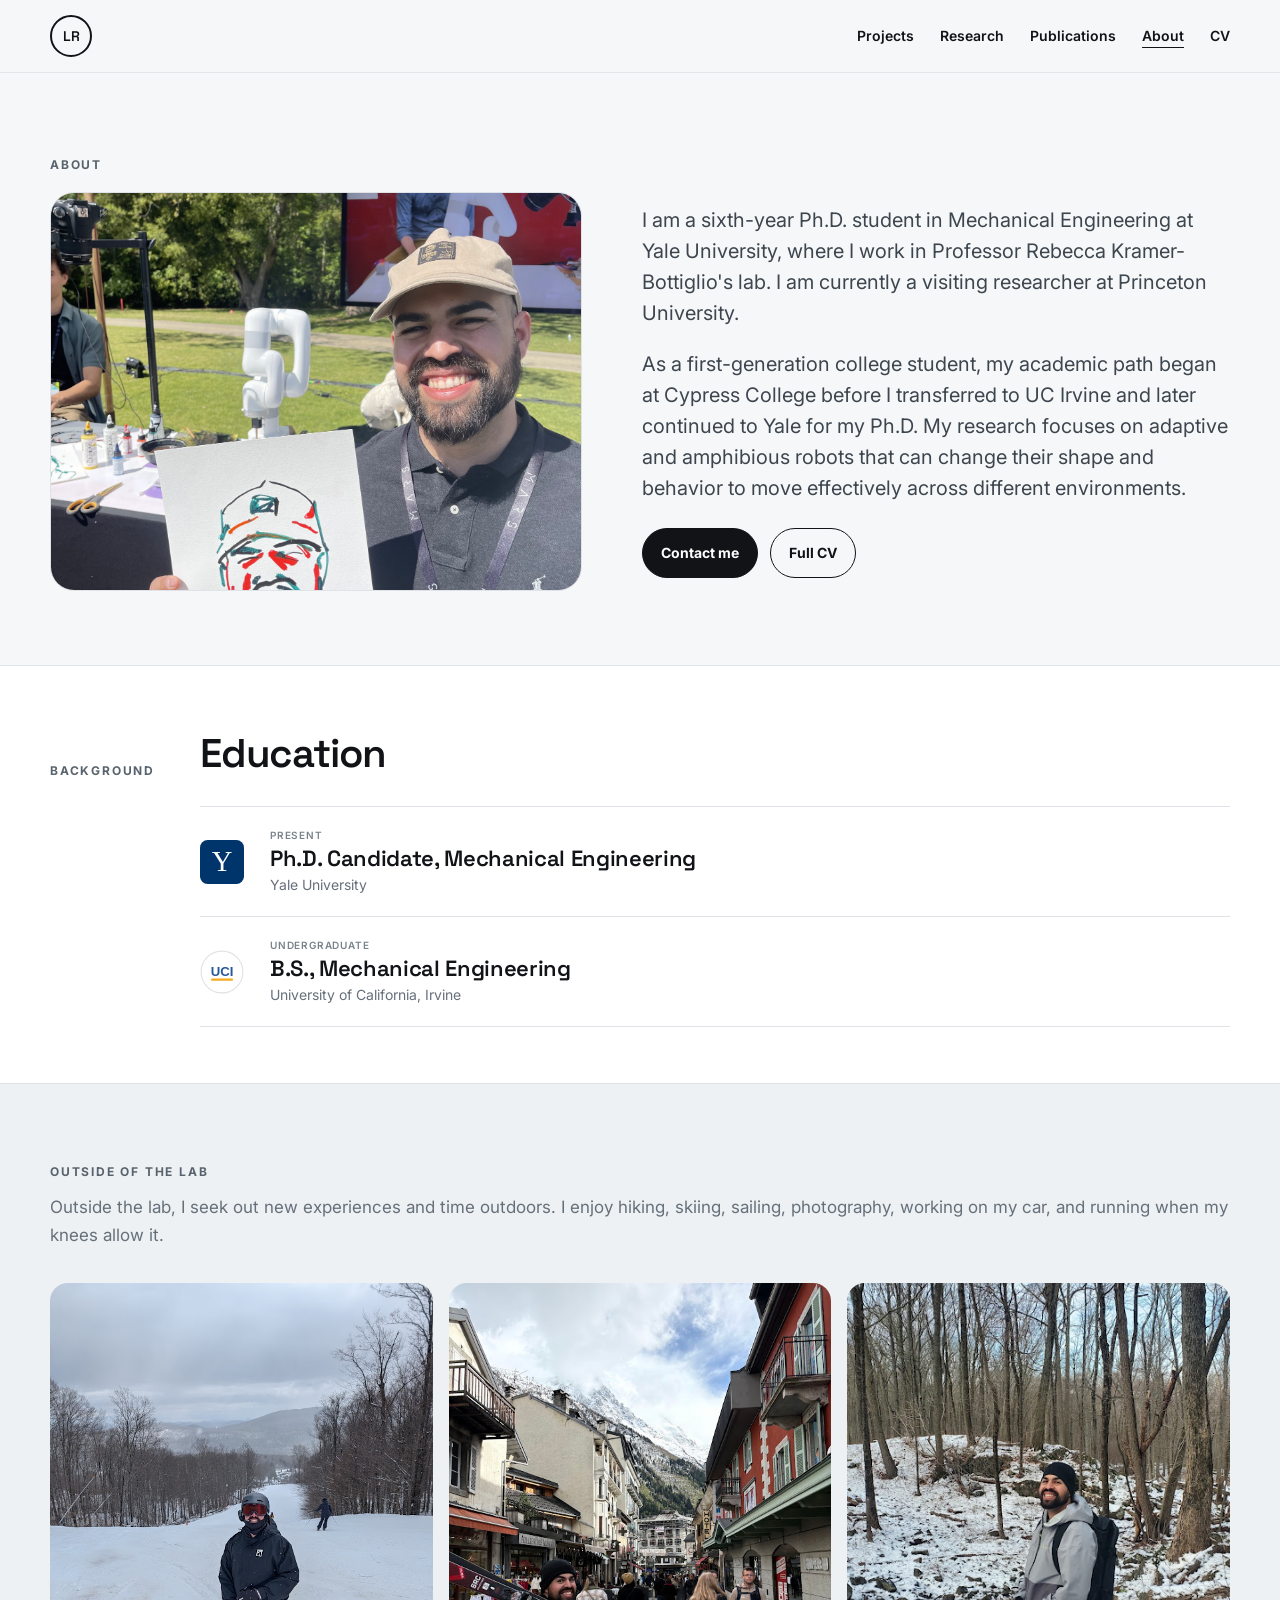
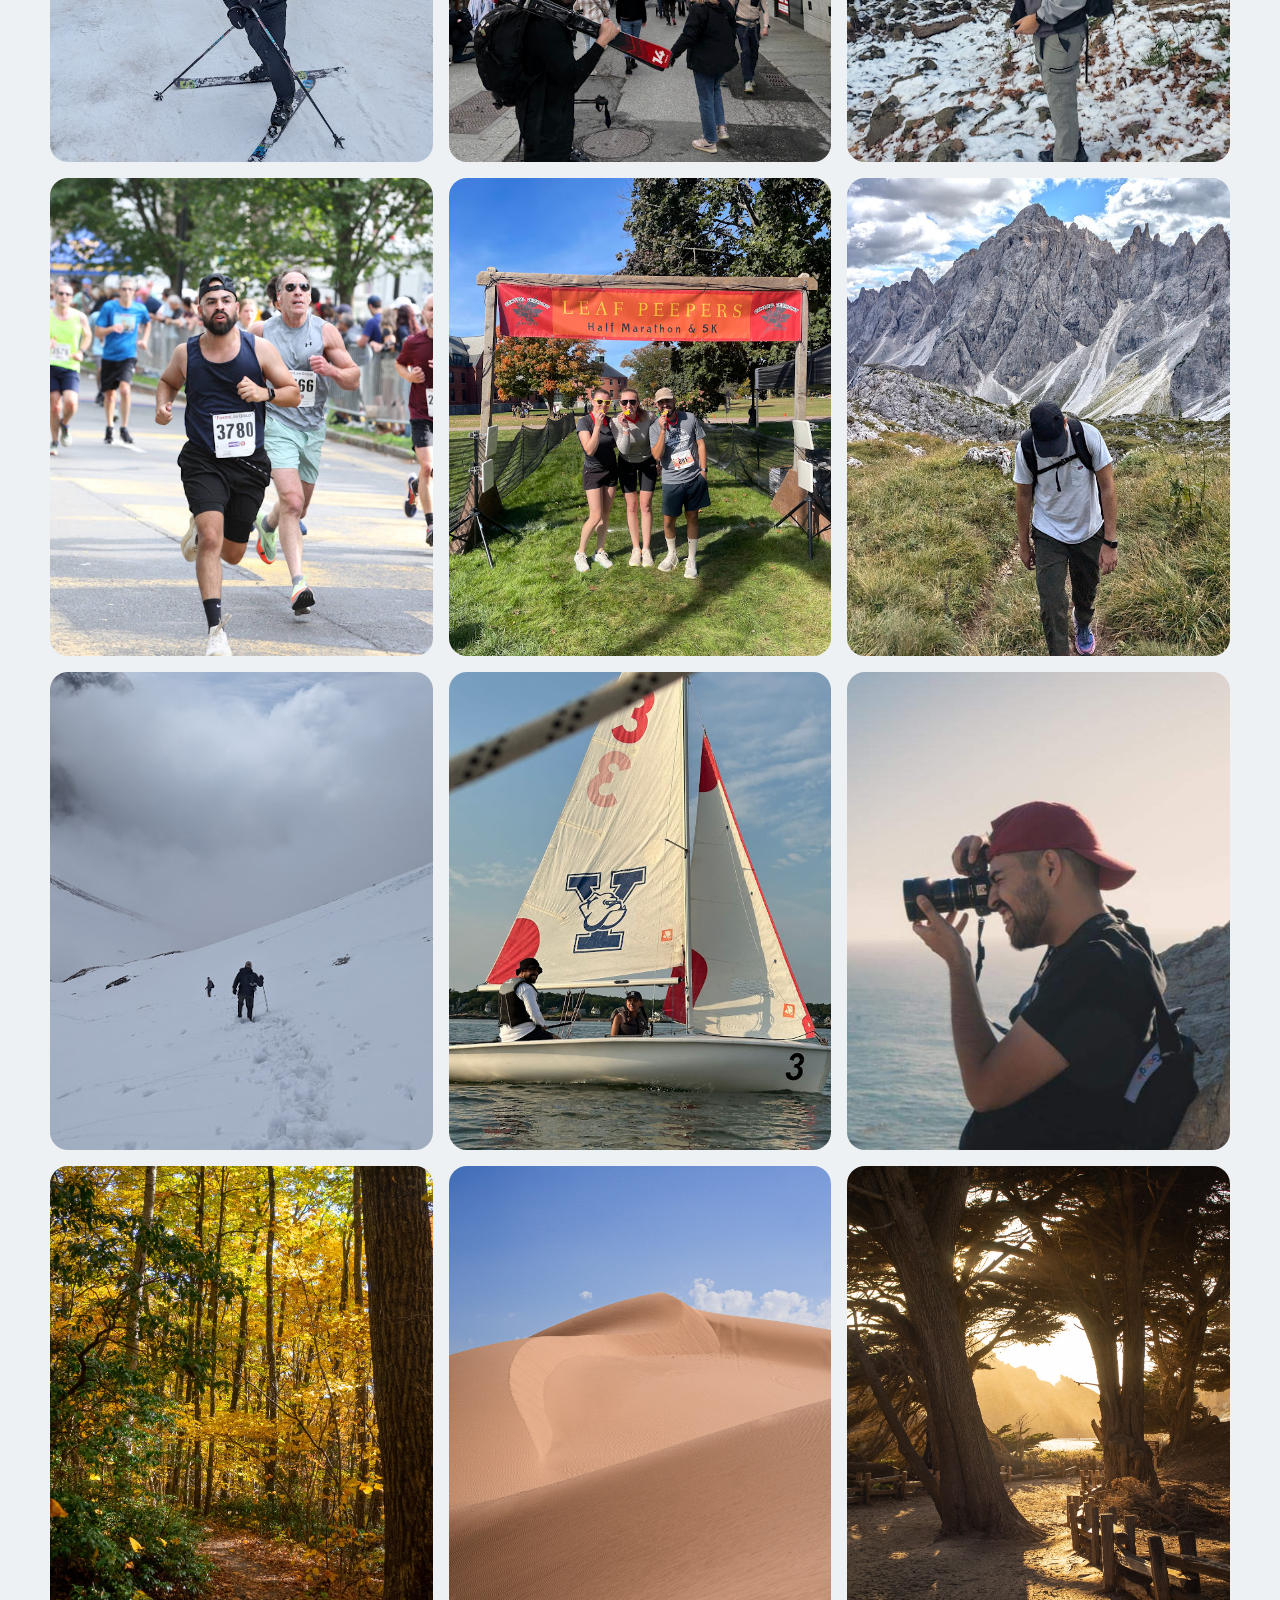
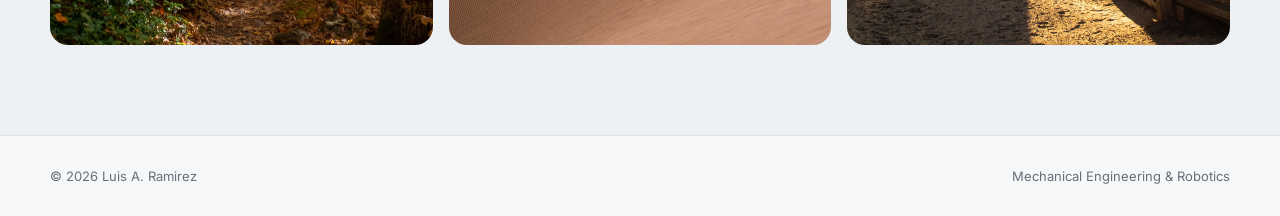
==== about.html @ 4b203f01 "Add standalone about and hobbies page" ====
<!DOCTYPE html>
<html lang="en">
<head>
  <meta charset="UTF-8" />
  <meta name="viewport" content="width=device-width, initial-scale=1.0" />
  <meta name="description" content="Learn more about Luis A. Ramirez, a mechanical engineer and roboticist, and his interests beyond the lab." />
  <title>About | Luis A. Ramirez</title>
  <link rel="preconnect" href="https://fonts.googleapis.com">
  <link rel="preconnect" href="https://fonts.gstatic.com" crossorigin>
  <link href="https://fonts.googleapis.com/css2?family=Inter:wght@400;500;600;700&family=Space+Grotesk:wght@500;600;700&display=swap" rel="stylesheet">
  <link rel="stylesheet" href="styles.css" />
  <link rel="stylesheet" href="nav.css" />
  <link rel="stylesheet" href="about.css" />
</head>
<body>
  <header class="nav-wrap">
    <nav class="nav container" aria-label="Primary navigation">
      <a class="brand" href="index.html" aria-label="Luis Ramirez home">LR</a>
      <div class="nav-links">
        <a href="index.html#projects">Projects</a>
        <a href="index.html#research">Research</a>
        <a href="index.html#publications">Publications</a>
        <a href="about.html" aria-current="page">About</a>
        <a href="Luis_Ramirez_CV.pdf" target="_blank" rel="noopener">CV</a>
      </div>
    </nav>
  </header>

  <main>
    <section class="about-intro container">
      <p class="eyebrow">ABOUT</p>
      <div class="about-intro-grid">
        <figure class="about-portrait">
          <img src="assets/images/hobbies/me4.jpg" alt="Luis holding a painted portrait outdoors">
        </figure>
        <div class="bio-copy">
          <p>I am a sixth-year Ph.D. student in Mechanical Engineering at Yale University, where I work in Professor Rebecca Kramer-Bottiglio's lab. I am currently a visiting researcher at Princeton University.</p>
          <p>As a first-generation college student, my academic path began at Cypress College before I transferred to UC Irvine and later continued to Yale for my Ph.D. My research focuses on adaptive and amphibious robots that can change their shape and behavior to move effectively across different environments.</p>
          <div class="about-actions">
            <a class="button primary" href="mailto:luis.ramirez@yale.edu">Contact me</a>
            <a class="button secondary" href="Luis_Ramirez_CV.pdf" target="_blank" rel="noopener">Full CV</a>
          </div>
        </div>
      </div>
    </section>

    <section class="education-section" aria-labelledby="education-heading">
      <div class="container">
        <div class="quiet-heading">
          <p class="eyebrow">BACKGROUND</p>
          <h2 id="education-heading">Education</h2>
        </div>

        <div class="education-list">
          <article class="education-item">
            <img class="school-mark" src="assets/images/yale-mark.svg" alt="Yale University mark">
            <div class="education-copy">
              <p class="education-date">Present</p>
              <h3>Ph.D. Candidate, Mechanical Engineering</h3>
              <p>Yale University</p>
            </div>
          </article>

          <article class="education-item">
            <img class="school-mark" src="assets/images/uci-mark.svg" alt="UC Irvine mark">
            <div class="education-copy">
              <p class="education-date">Undergraduate</p>
              <h3>B.S., Mechanical Engineering</h3>
              <p>University of California, Irvine</p>
            </div>
          </article>
        </div>
      </div>
    </section>

    <section class="section outside-section" aria-labelledby="outside-heading">
      <div class="container">
        <p class="eyebrow outside-label">OUTSIDE OF THE LAB</p>
        <h2 id="outside-heading" class="visually-hidden">Outside of the lab</h2>
        <p class="outside-intro">Outside the lab, I seek out new experiences and time outdoors. I enjoy hiking, skiing, sailing, photography, working on my car, and running when my knees allow it.</p>

        <div class="hobby-gallery">
          <figure><img src="assets/images/hobbies/ski.jpg" alt="Luis skiing on a mountain trail" loading="lazy"></figure>
          <figure><img src="assets/images/hobbies/ski2.jpg" alt="Luis carrying skis through a mountain town" loading="lazy"></figure>
          <figure><img src="assets/images/hobbies/hike2.jpg" alt="Luis hiking through a snowy forest" loading="lazy"></figure>
          <figure><img src="assets/images/hobbies/run.JPG" alt="Luis running in a road race" loading="lazy"></figure>
          <figure><img src="assets/images/hobbies/run2.jpg" alt="Luis and friends after a half marathon" loading="lazy"></figure>
          <figure><img src="assets/images/hobbies/hike4.JPG" alt="Luis hiking in the mountains" loading="lazy"></figure>
          <figure><img src="assets/images/hobbies/hike5.JPG" alt="Hikers ascending a snowy mountain" loading="lazy"></figure>
          <figure><img src="assets/images/hobbies/sail.jpg" alt="Luis sailing on the water" loading="lazy"></figure>
          <figure><img src="assets/images/hobbies/photo.jpg" alt="Luis taking a photograph by the coast" loading="lazy"></figure>
          <figure><img src="assets/images/hobbies/photograph2.jpg" alt="A sunlit forest trail in autumn" loading="lazy"></figure>
          <figure><img src="assets/images/hobbies/photograph3.jpg" alt="Sand dunes beneath a clear blue sky" loading="lazy"></figure>
          <figure><img src="assets/images/hobbies/photograph4.jpg" alt="Golden sunlight filtering through trees onto a coastal trail" loading="lazy"></figure>
        </div>
      </div>
    </section>
  </main>

  <footer>
    <div class="container footer-inner"><span>&copy; <span id="year"></span> Luis A. Ramirez</span><span>Mechanical Engineering &amp; Robotics</span></div>
  </footer>
  <script src="script.js"></script>
</body>
</html>
---- styles.css ----
:root{--bg:#f6f7f8;--ink:#111317;--muted:#66707b;--line:#dfe3e7;--panel:#fff;--dark:#111317;--max:1180px;--radius:24px}
*{box-sizing:border-box}html{scroll-behavior:smooth}body{margin:0;background:var(--bg);color:var(--ink);font-family:Inter,system-ui,sans-serif;line-height:1.6}.container{width:min(var(--max),calc(100% - 40px));margin:auto}.nav-wrap{position:sticky;top:0;z-index:20;background:rgba(246,247,248,.9);backdrop-filter:blur(14px);border-bottom:1px solid rgba(223,227,231,.8)}.nav{height:72px;display:flex;align-items:center;justify-content:space-between}.brand{font:700 22px 'Space Grotesk',sans-serif;text-decoration:none;color:var(--ink);border:2px solid var(--ink);width:42px;height:42px;border-radius:50%;display:grid;place-items:center}.nav-links{display:flex;gap:26px}.nav a{color:var(--ink);text-decoration:none;font-weight:600;font-size:14px}.hero{min-height:78vh;padding:80px 0;display:grid;grid-template-columns:1.05fr .95fr;gap:56px;align-items:center}.eyebrow{font-size:12px;font-weight:700;letter-spacing:.15em;color:#59636d;margin:0 0 18px}.hero h1,.section h2{font-family:'Space Grotesk',sans-serif;letter-spacing:-.04em}.hero h1{font-size:clamp(52px,7vw,92px);line-height:.95;margin:0 0 20px}.hero-subtitle{font-size:clamp(23px,3vw,36px);line-height:1.18;font-weight:500;margin:0 0 22px}.hero-body{font-size:18px;color:var(--muted);max-width:720px}.hero-actions,.about-actions{display:flex;gap:12px;margin-top:30px;flex-wrap:wrap}.button{padding:13px 18px;border-radius:999px;text-decoration:none;font-weight:700;font-size:14px;border:1px solid var(--ink)}.primary{background:var(--ink);color:#fff}.secondary{color:var(--ink);background:transparent}.social-row{display:flex;gap:22px;margin-top:24px}.social-row a,.text-link{color:var(--ink);font-weight:700;text-decoration:none}.media-placeholder{background:linear-gradient(135deg,#d9dde2,#eef1f4);border:1px solid #ccd2d8;border-radius:var(--radius);min-height:360px;display:grid;place-items:center;text-align:center;color:#5f6872;overflow:hidden}.media-placeholder div{display:grid;gap:8px}.media-placeholder span{font-weight:800;font-size:13px;letter-spacing:.13em}.media-placeholder small{font-size:13px}.tall{min-height:560px}.small{min-height:230px;border-radius:18px}.wide{grid-column:span 2}.section{padding:100px 0}.section-heading{max-width:760px;margin-bottom:44px}.section h2{font-size:clamp(36px,5vw,64px);line-height:1.05;margin:0}.section-intro{font-size:18px;color:var(--muted)}.project-card{background:var(--panel);border:1px solid var(--line);border-radius:var(--radius);overflow:hidden}.featured{display:grid;grid-template-columns:1.15fr .85fr;margin-bottom:28px}.project-copy{padding:36px}.project-copy h3{font-family:'Space Grotesk',sans-serif;font-size:31px;line-height:1.1;margin:0 0 15px}.project-copy p{color:var(--muted)}.project-kicker{font-size:11px!important;font-weight:800;letter-spacing:.14em;color:#4f5963!important}.tag-row{display:flex;gap:8px;flex-wrap:wrap;margin:22px 0}.tag-row span{font-size:12px;background:#eef1f3;padding:7px 10px;border-radius:999px}.project-grid{display:grid;grid-template-columns:repeat(3,1fr);gap:24px}.compact .project-copy{padding:25px}.compact .project-copy h3{font-size:24px}.section-dark{background:var(--dark);color:#fff}.split{display:grid;grid-template-columns:1fr 1fr;gap:70px}.section-dark .eyebrow{color:#aab3bc}.research-copy{font-size:20px;color:#c3c9cf}.pub-list{border-top:1px solid var(--line)}.pub{display:grid;grid-template-columns:90px 1fr;gap:25px;padding:28px 0;border-bottom:1px solid var(--line)}.pub>span{font-weight:800;color:#69727b}.pub h3{font-size:20px;margin:0 0 4px}.pub p{margin:0;color:var(--muted)}.media-section{background:#eef1f3}.media-grid{display:grid;grid-template-columns:repeat(2,1fr);gap:24px}.media-item{margin:0}.media-item figcaption{margin:10px 4px 0;color:var(--muted);font-size:14px}.about-grid{display:grid;grid-template-columns:.8fr 1.2fr;gap:80px}.about-copy{font-size:19px;color:var(--muted)}footer{border-top:1px solid var(--line);padding:30px 0}.footer-inner{display:flex;justify-content:space-between;color:var(--muted);font-size:13px}@media(max-width:900px){.nav-links{gap:14px}.nav-links a:nth-child(3),.nav-links a:nth-child(4){display:none}.hero,.featured,.split,.about-grid{grid-template-columns:1fr}.hero{padding-top:50px}.tall{min-height:420px}.project-grid{grid-template-columns:1fr}.wide{grid-column:auto}.media-grid{grid-template-columns:1fr}}@media(max-width:560px){.container{width:min(var(--max),calc(100% - 24px))}.nav{height:64px}.nav-links{gap:10px}.nav a{font-size:12px}.hero{padding:46px 0}.hero h1{font-size:52px}.section{padding:72px 0}.project-copy{padding:24px}.media-placeholder{min-height:260px}.pub{grid-template-columns:60px 1fr}.footer-inner{flex-direction:column;gap:6px}}
---- nav.css ----
.nav-links a[aria-current="page"] {
  text-decoration: underline;
  text-underline-offset: 6px;
}

@media (max-width: 900px) {
  .nav-links a:nth-child(4) {
    display: inline;
  }
}
---- about.css ----
.about-intro {
  padding: 82px 0 74px;
}

.about-intro-grid {
  display: grid;
  grid-template-columns: .95fr 1.05fr;
  gap: 60px;
  align-items: center;
}

.about-portrait {
  aspect-ratio: 4 / 3;
  margin: 0;
  overflow: hidden;
  border: 1px solid var(--line);
  border-radius: var(--radius);
  background: #e9ecef;
}

.about-portrait img {
  width: 100%;
  height: 100%;
  display: block;
  object-fit: cover;
}

.bio-copy {
  max-width: 650px;
  color: #3d464f;
  font-size: clamp(17px, 1.7vw, 20px);
  line-height: 1.55;
}

.bio-copy p:first-child {
  margin-top: 0;
}

.bio-copy .about-actions {
  margin-top: 24px;
}

.education-section {
  padding: 56px 0;
  border-top: 1px solid var(--line);
  border-bottom: 1px solid var(--line);
  background: #fff;
}

.quiet-heading {
  display: grid;
  grid-template-columns: 150px 1fr;
  align-items: end;
  margin-bottom: 20px;
}

.quiet-heading .eyebrow {
  margin-bottom: 6px;
}

.quiet-heading h2 {
  margin: 0;
  font-family: "Space Grotesk", sans-serif;
  font-size: clamp(28px, 3.2vw, 40px);
  font-weight: 600;
  letter-spacing: -.03em;
}

.education-list {
  margin-left: 150px;
  border-top: 1px solid var(--line);
}

.education-item {
  display: grid;
  grid-template-columns: 48px 1fr;
  gap: 22px;
  align-items: center;
  padding: 20px 0;
  border-bottom: 1px solid var(--line);
}

.school-mark {
  width: 44px;
  height: 44px;
  object-fit: contain;
}

.education-copy p {
  margin: 0;
  color: var(--muted);
  font-size: 14px;
}

.education-copy .education-date {
  margin-bottom: 2px;
  color: #7a838c;
  font-size: 10px;
  font-weight: 600;
  letter-spacing: .08em;
  text-transform: uppercase;
}

.education-copy h3 {
  margin: 0 0 1px;
  font-family: "Space Grotesk", sans-serif;
  font-size: clamp(18px, 1.9vw, 22px);
  font-weight: 600;
  line-height: 1.25;
  letter-spacing: -.015em;
}

.outside-section.section {
  padding: 78px 0 90px;
  background: #eef1f3;
}

.outside-label {
  margin-bottom: 12px;
}

.outside-intro {
  width: 100%;
  max-width: none;
  margin: 0 0 34px;
  color: var(--muted);
  font-size: 17px;
  line-height: 1.65;
}

.hobby-gallery {
  display: grid;
  grid-template-columns: repeat(3, minmax(0, 1fr));
  gap: 16px;
}

.hobby-gallery figure {
  aspect-ratio: 4 / 5;
  margin: 0;
  overflow: hidden;
  border-radius: 18px;
  background: #dfe3e7;
}

.hobby-gallery img {
  width: 100%;
  height: 100%;
  display: block;
  object-fit: cover;
}

.visually-hidden {
  position: absolute;
  width: 1px;
  height: 1px;
  padding: 0;
  margin: -1px;
  overflow: hidden;
  clip: rect(0, 0, 0, 0);
  white-space: nowrap;
  border: 0;
}

@media (max-width: 900px) {
  .about-intro {
    padding: 68px 0 64px;
  }

  .about-intro-grid {
    grid-template-columns: 1fr;
    gap: 34px;
  }

  .about-portrait {
    max-width: 680px;
  }

  .quiet-heading {
    grid-template-columns: 1fr;
    gap: 2px;
  }

  .education-list {
    margin-left: 0;
  }
}

@media (max-width: 560px) {
  .about-intro {
    padding: 52px 0 54px;
  }

  .bio-copy {
    font-size: 17px;
  }

  .education-section {
    padding: 48px 0;
  }

  .education-item {
    grid-template-columns: 42px 1fr;
    gap: 15px;
    padding: 17px 0;
  }

  .school-mark {
    width: 38px;
    height: 38px;
  }

  .outside-section.section {
    padding: 60px 0 68px;
  }

  .outside-label {
    margin-bottom: 10px;
  }

  .outside-intro {
    margin-bottom: 26px;
    font-size: 16px;
  }

  .hobby-gallery {
    grid-template-columns: 1fr;
    gap: 12px;
  }

  .hobby-gallery figure {
    border-radius: 14px;
  }
}

@media (min-width: 561px) and (max-width: 760px) {
  .hobby-gallery {
    grid-template-columns: repeat(2, minmax(0, 1fr));
  }
}
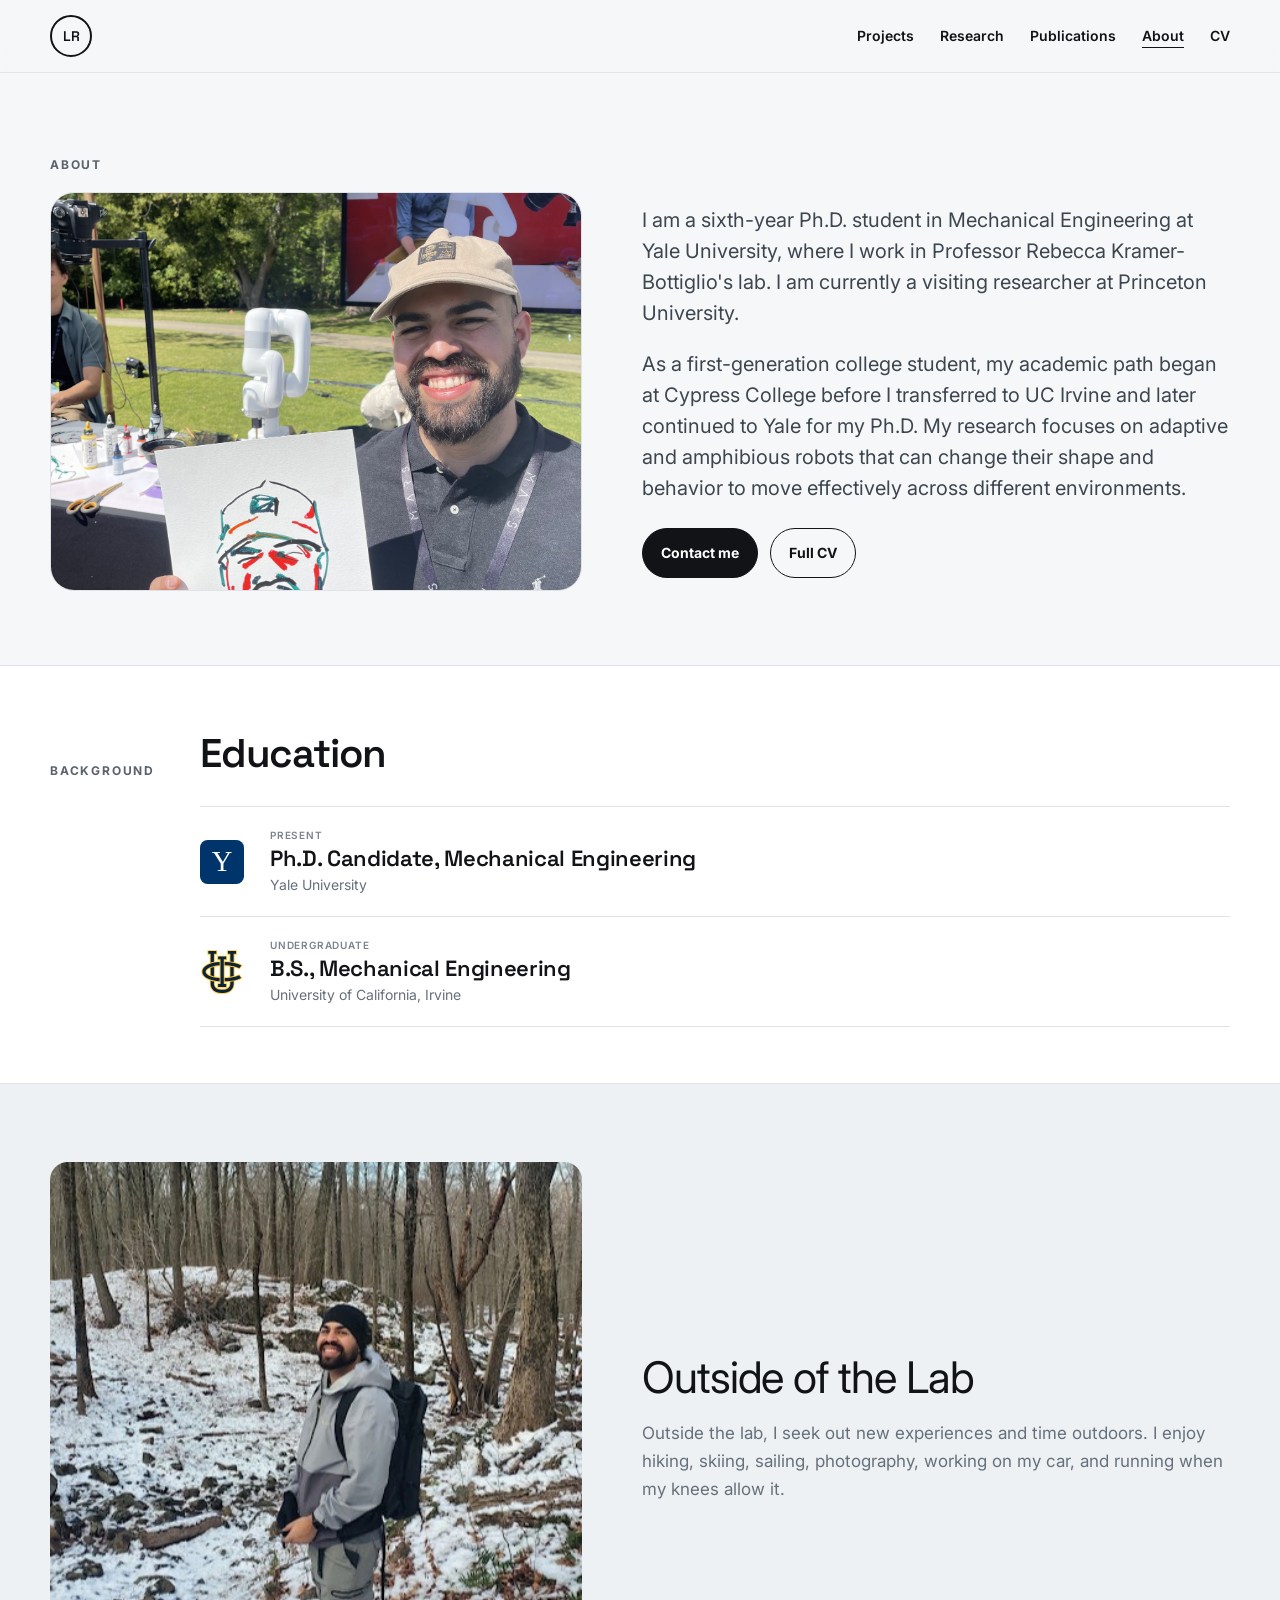
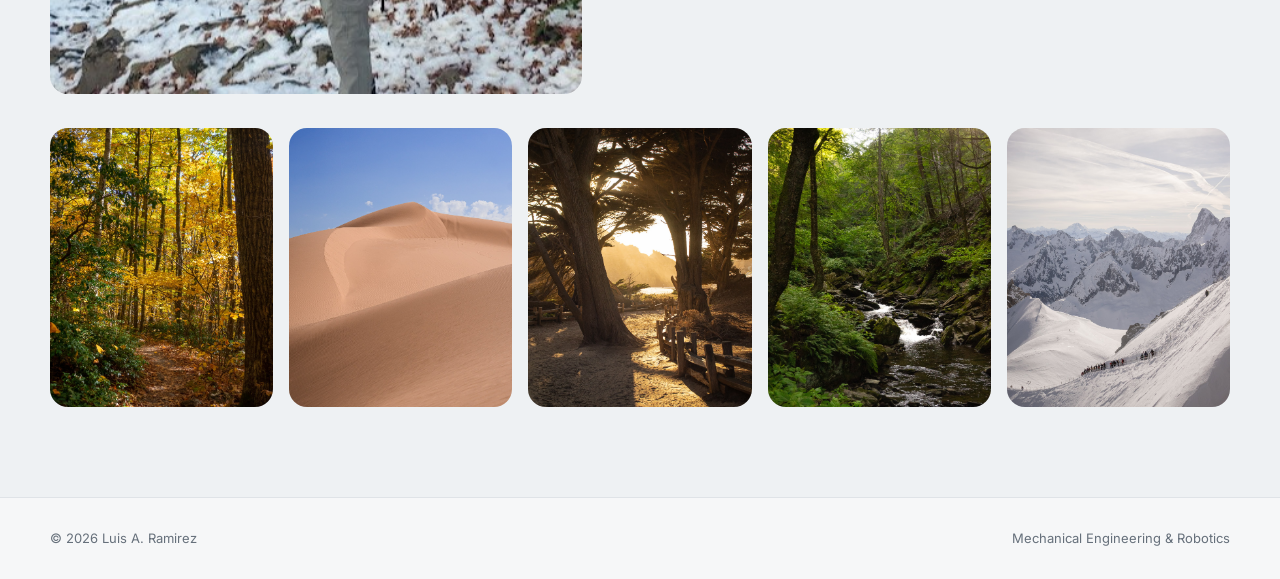
==== commit 7397b641: "Update About page layout and photos" ====
--- a/about.html
+++ b/about.html
@@ -10,7 +10,7 @@
   <link href="https://fonts.googleapis.com/css2?family=Inter:wght@400;500;600;700&family=Space+Grotesk:wght@500;600;700&display=swap" rel="stylesheet">
   <link rel="stylesheet" href="styles.css" />
   <link rel="stylesheet" href="nav.css" />
-  <link rel="stylesheet" href="about.css" />
+  <link rel="stylesheet" href="about.css?v=20260810-3" />
 </head>
 <body>
   <header class="nav-wrap">
@@ -75,23 +75,22 @@
 
     <section class="section outside-section" aria-labelledby="outside-heading">
       <div class="container">
-        <p class="eyebrow outside-label">OUTSIDE OF THE LAB</p>
-        <h2 id="outside-heading" class="visually-hidden">Outside of the lab</h2>
-        <p class="outside-intro">Outside the lab, I seek out new experiences and time outdoors. I enjoy hiking, skiing, sailing, photography, working on my car, and running when my knees allow it.</p>
+        <div class="outside-feature">
+          <figure class="outside-feature-image">
+            <img src="assets/images/hobbies/hike2.jpg?v=20260810-2" alt="Luis hiking through a snowy forest" loading="lazy">
+          </figure>
+          <div class="outside-copy">
+            <h2 id="outside-heading" class="outside-title">Outside of the Lab</h2>
+            <p class="outside-intro">Outside the lab, I seek out new experiences and time outdoors. I enjoy hiking, skiing, sailing, photography, working on my car, and running when my knees allow it.</p>
+          </div>
+        </div>
 
         <div class="hobby-gallery">
-          <figure><img src="assets/images/hobbies/ski.jpg" alt="Luis skiing on a mountain trail" loading="lazy"></figure>
-          <figure><img src="assets/images/hobbies/ski2.jpg" alt="Luis carrying skis through a mountain town" loading="lazy"></figure>
-          <figure><img src="assets/images/hobbies/hike2.jpg" alt="Luis hiking through a snowy forest" loading="lazy"></figure>
-          <figure><img src="assets/images/hobbies/run.JPG" alt="Luis running in a road race" loading="lazy"></figure>
-          <figure><img src="assets/images/hobbies/run2.jpg" alt="Luis and friends after a half marathon" loading="lazy"></figure>
-          <figure><img src="assets/images/hobbies/hike4.JPG" alt="Luis hiking in the mountains" loading="lazy"></figure>
-          <figure><img src="assets/images/hobbies/hike5.JPG" alt="Hikers ascending a snowy mountain" loading="lazy"></figure>
-          <figure><img src="assets/images/hobbies/sail.jpg" alt="Luis sailing on the water" loading="lazy"></figure>
-          <figure><img src="assets/images/hobbies/photo.jpg" alt="Luis taking a photograph by the coast" loading="lazy"></figure>
           <figure><img src="assets/images/hobbies/photograph2.jpg" alt="A sunlit forest trail in autumn" loading="lazy"></figure>
           <figure><img src="assets/images/hobbies/photograph3.jpg" alt="Sand dunes beneath a clear blue sky" loading="lazy"></figure>
           <figure><img src="assets/images/hobbies/photograph4.jpg" alt="Golden sunlight filtering through trees onto a coastal trail" loading="lazy"></figure>
+          <figure><img src="assets/images/hobbies/photograph6.jpg" alt="A rocky stream flowing through a sunlit green forest" loading="lazy"></figure>
+          <figure><img src="assets/images/hobbies/photograph9.jpg" alt="Hikers traversing a snowy alpine mountainside" loading="lazy"></figure>
         </div>
       </div>
     </section>
--- a/about.css
+++ b/about.css
@@ -5,7 +5,7 @@
 .about-intro-grid {
   display: grid;
   grid-template-columns: .95fr 1.05fr;
-  gap: 60px;
+  gap: clamp(26px, 5vw, 60px);
   align-items: center;
 }
 
@@ -115,14 +115,40 @@
   background: #eef1f3;
 }
 
-.outside-label {
-  margin-bottom: 12px;
+.outside-feature {
+  display: grid;
+  grid-template-columns: minmax(0, .95fr) minmax(0, 1.05fr);
+  gap: clamp(26px, 5vw, 60px);
+  align-items: center;
+  margin-bottom: 34px;
+}
+
+.outside-feature-image {
+  margin: 0;
+  overflow: hidden;
+  border-radius: 18px;
+  background: #dfe3e7;
+}
+
+.outside-feature-image img {
+  width: 100%;
+  height: auto;
+  display: block;
+}
+
+.outside-section .outside-title {
+  margin: 0 0 18px;
+  font-family: "Inter", sans-serif;
+  font-size: clamp(30px, 3.4vw, 46px);
+  font-weight: 400;
+  line-height: 1.12;
+  letter-spacing: -.025em;
 }
 
 .outside-intro {
   width: 100%;
   max-width: none;
-  margin: 0 0 34px;
+  margin: 0;
   color: var(--muted);
   font-size: 17px;
   line-height: 1.65;
@@ -130,7 +156,7 @@
 
 .hobby-gallery {
   display: grid;
-  grid-template-columns: repeat(3, minmax(0, 1fr));
+  grid-template-columns: repeat(5, minmax(0, 1fr));
   gap: 16px;
 }
 
@@ -213,27 +239,28 @@
     padding: 60px 0 68px;
   }
 
-  .outside-label {
-    margin-bottom: 10px;
+  .outside-feature {
+    grid-template-columns: 1fr;
+    gap: 26px;
+  }
+
+  .outside-feature-image {
+    max-width: 680px;
+  }
+
+  .outside-title {
+    margin-bottom: 12px;
   }
 
   .outside-intro {
-    margin-bottom: 26px;
     font-size: 16px;
   }
 
   .hobby-gallery {
-    grid-template-columns: 1fr;
-    gap: 12px;
+    gap: 6px;
   }
 
   .hobby-gallery figure {
-    border-radius: 14px;
-  }
-}
-
-@media (min-width: 561px) and (max-width: 760px) {
-  .hobby-gallery {
-    grid-template-columns: repeat(2, minmax(0, 1fr));
-  }
-}
+    border-radius: 8px;
+  }
+}
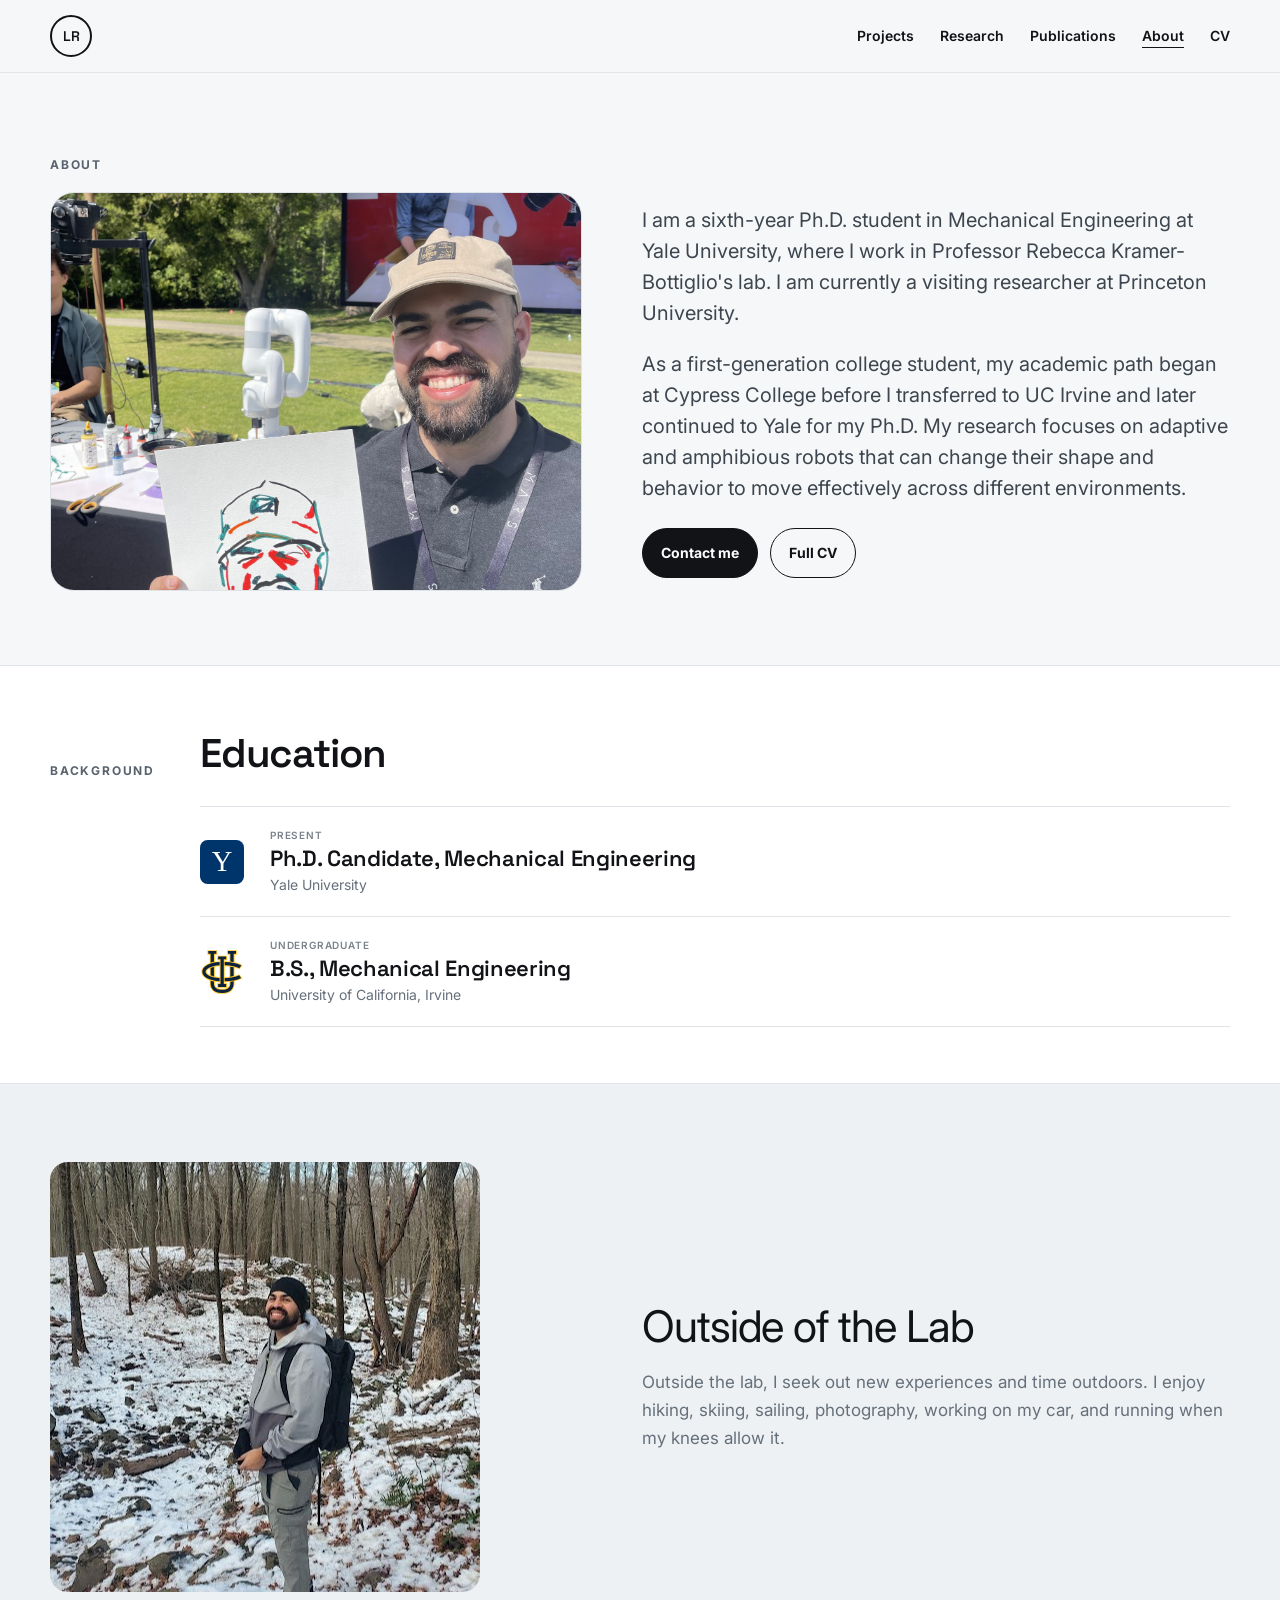
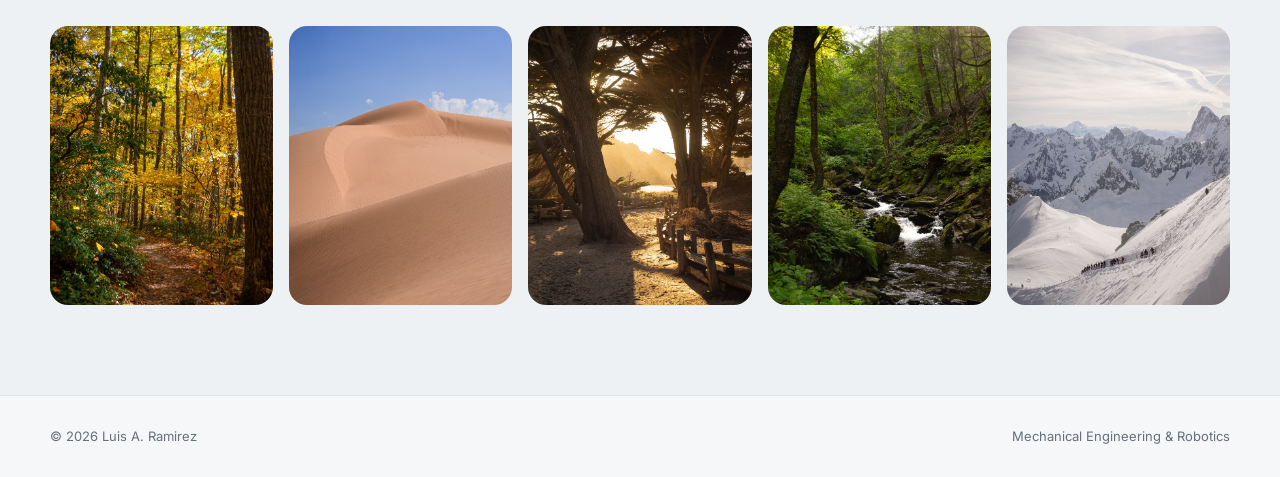
==== commit 47b48ad6: "Prevent hike photo from being upscaled" ====
--- a/about.html
+++ b/about.html
@@ -10,7 +10,7 @@
   <link href="https://fonts.googleapis.com/css2?family=Inter:wght@400;500;600;700&family=Space+Grotesk:wght@500;600;700&display=swap" rel="stylesheet">
   <link rel="stylesheet" href="styles.css" />
   <link rel="stylesheet" href="nav.css" />
-  <link rel="stylesheet" href="about.css?v=20260810-3" />
+  <link rel="stylesheet" href="about.css?v=20260810-4" />
 </head>
 <body>
   <header class="nav-wrap">
--- a/about.css
+++ b/about.css
@@ -124,6 +124,8 @@
 }
 
 .outside-feature-image {
+  width: min(100%, 430px);
+  justify-self: start;
   margin: 0;
   overflow: hidden;
   border-radius: 18px;
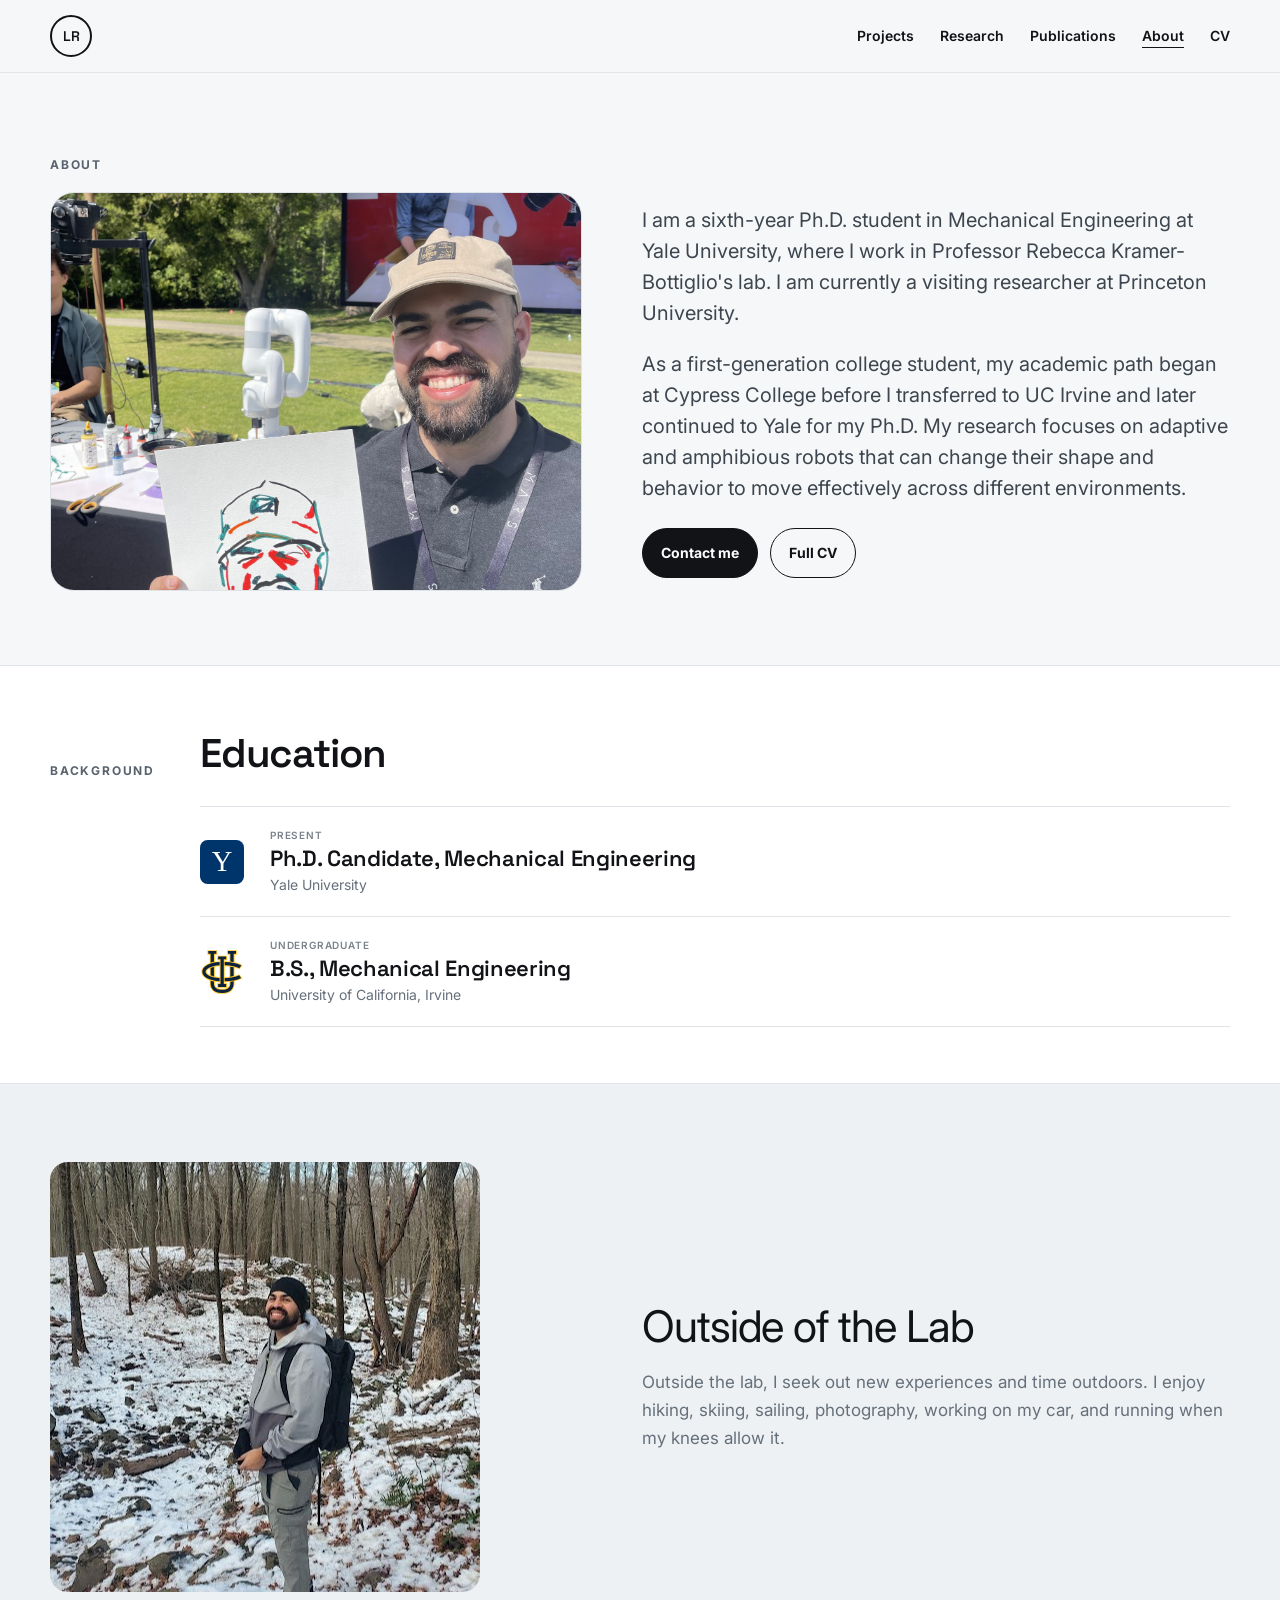
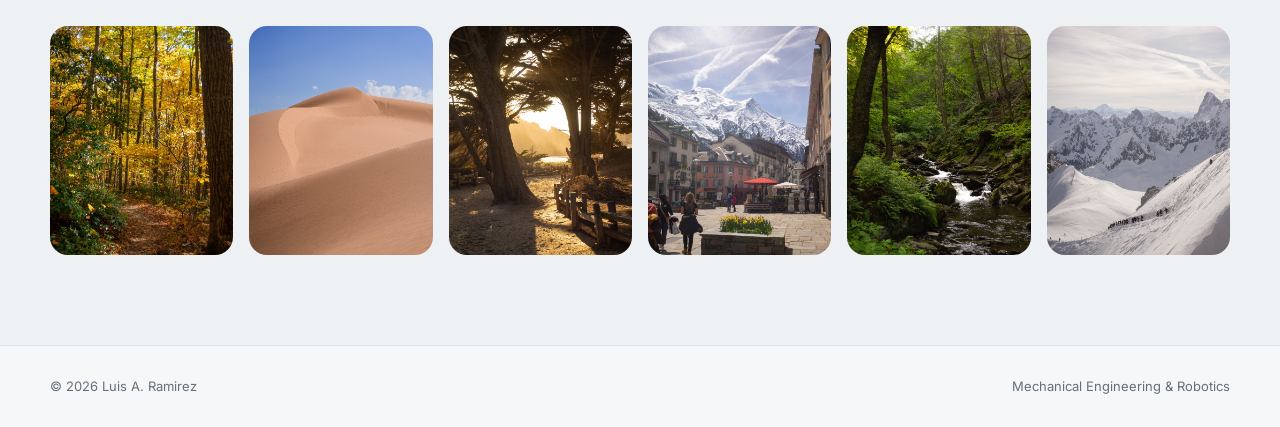
==== commit 6ad5b00b: "Add sixth photo to About gallery" ====
--- a/about.html
+++ b/about.html
@@ -10,7 +10,7 @@
   <link href="https://fonts.googleapis.com/css2?family=Inter:wght@400;500;600;700&family=Space+Grotesk:wght@500;600;700&display=swap" rel="stylesheet">
   <link rel="stylesheet" href="styles.css" />
   <link rel="stylesheet" href="nav.css" />
-  <link rel="stylesheet" href="about.css?v=20260810-4" />
+  <link rel="stylesheet" href="about.css?v=20260810-5" />
 </head>
 <body>
   <header class="nav-wrap">
@@ -89,6 +89,7 @@
           <figure><img src="assets/images/hobbies/photograph2.jpg" alt="A sunlit forest trail in autumn" loading="lazy"></figure>
           <figure><img src="assets/images/hobbies/photograph3.jpg" alt="Sand dunes beneath a clear blue sky" loading="lazy"></figure>
           <figure><img src="assets/images/hobbies/photograph4.jpg" alt="Golden sunlight filtering through trees onto a coastal trail" loading="lazy"></figure>
+          <figure><img src="assets/images/hobbies/photograph7.jpg" alt="A mountain town beneath snow-covered peaks" loading="lazy"></figure>
           <figure><img src="assets/images/hobbies/photograph6.jpg" alt="A rocky stream flowing through a sunlit green forest" loading="lazy"></figure>
           <figure><img src="assets/images/hobbies/photograph9.jpg" alt="Hikers traversing a snowy alpine mountainside" loading="lazy"></figure>
         </div>
--- a/about.css
+++ b/about.css
@@ -158,7 +158,7 @@
 
 .hobby-gallery {
   display: grid;
-  grid-template-columns: repeat(5, minmax(0, 1fr));
+  grid-template-columns: repeat(6, minmax(0, 1fr));
   gap: 16px;
 }
 
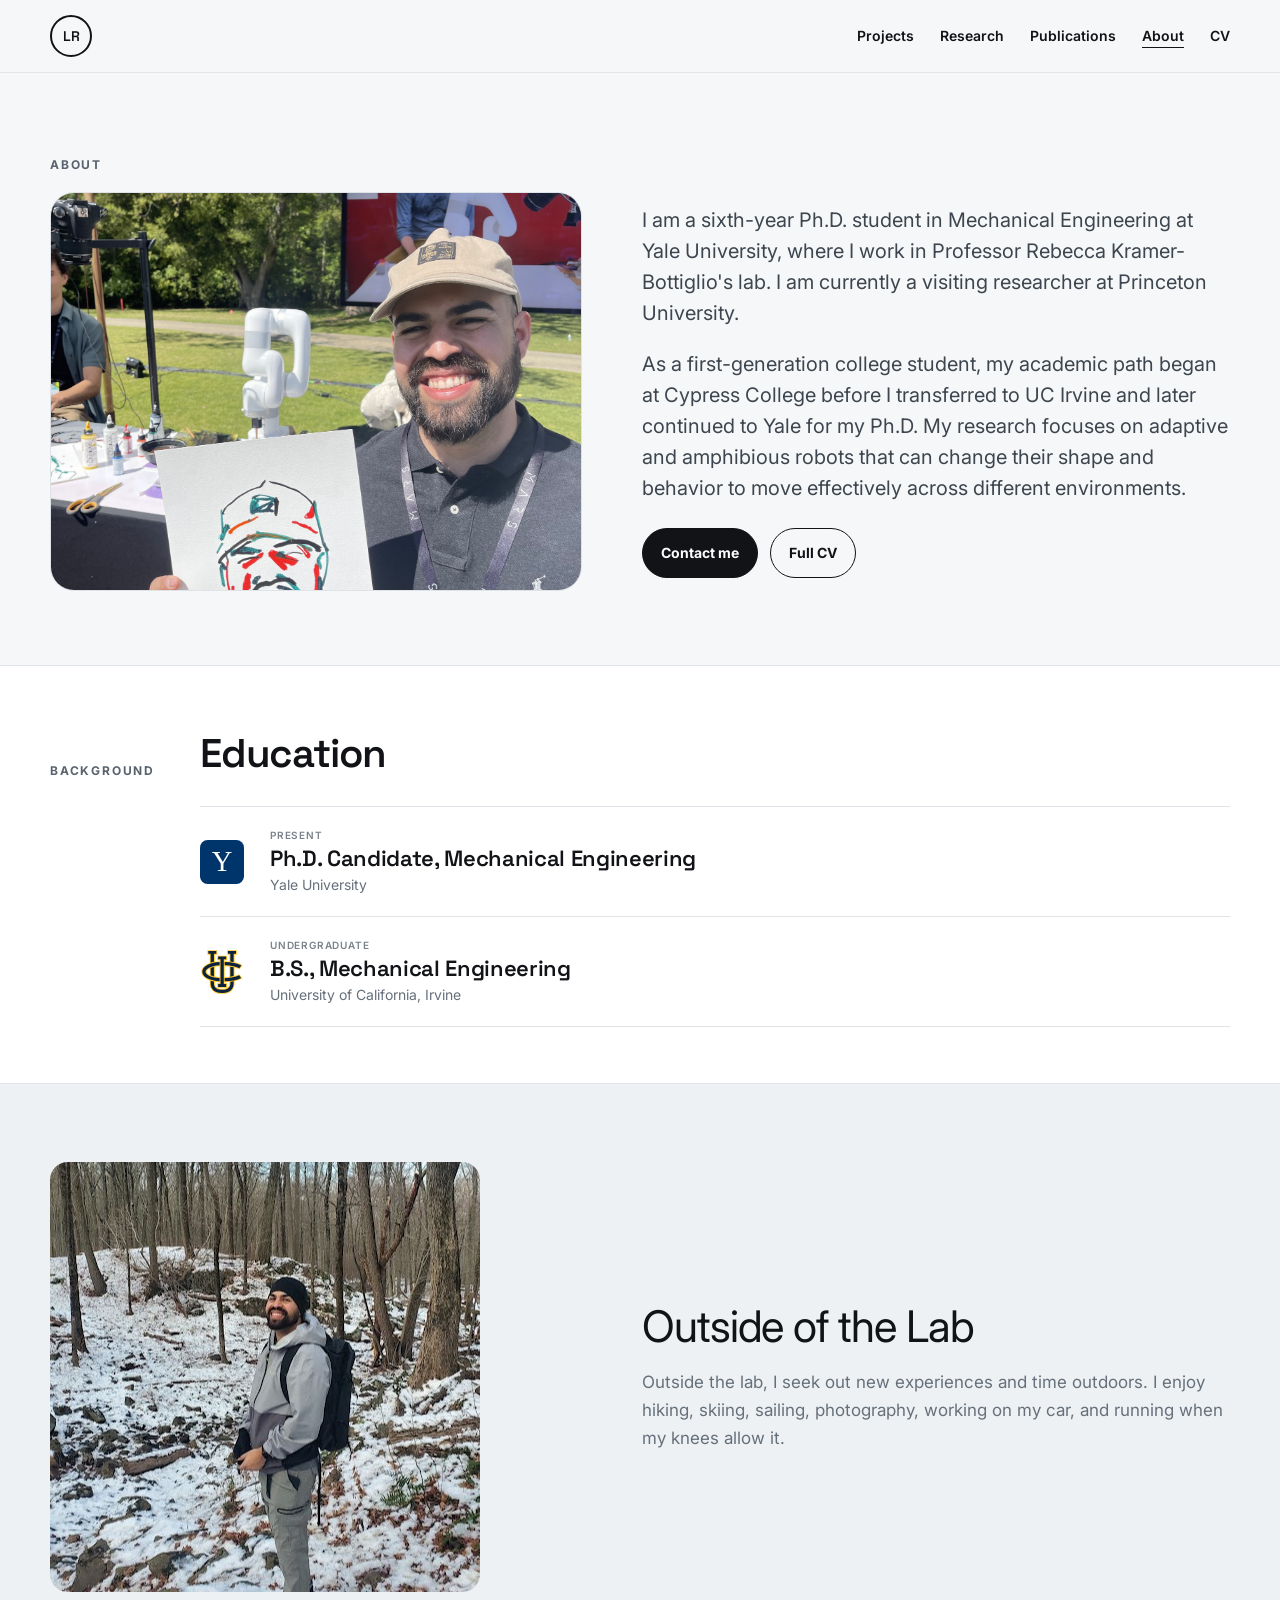
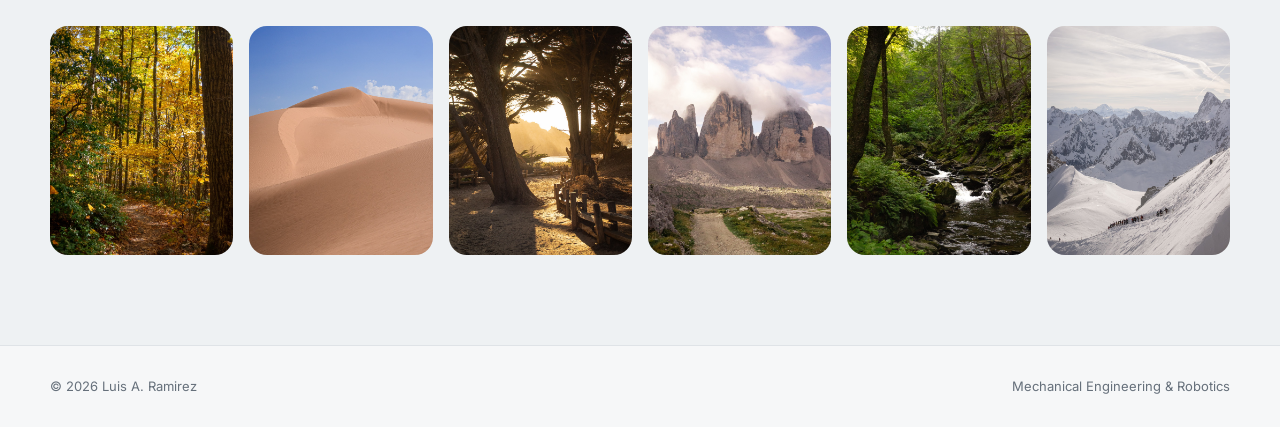
==== commit 561be047: "Replace seventh gallery photo" ====
--- a/about.html
+++ b/about.html
@@ -89,7 +89,7 @@
           <figure><img src="assets/images/hobbies/photograph2.jpg" alt="A sunlit forest trail in autumn" loading="lazy"></figure>
           <figure><img src="assets/images/hobbies/photograph3.jpg" alt="Sand dunes beneath a clear blue sky" loading="lazy"></figure>
           <figure><img src="assets/images/hobbies/photograph4.jpg" alt="Golden sunlight filtering through trees onto a coastal trail" loading="lazy"></figure>
-          <figure><img src="assets/images/hobbies/photograph7.jpg" alt="A mountain town beneath snow-covered peaks" loading="lazy"></figure>
+          <figure><img src="assets/images/hobbies/photograph7.jpg?v=20260810-2" alt="Clouds drifting around rugged mountain peaks" loading="lazy"></figure>
           <figure><img src="assets/images/hobbies/photograph6.jpg" alt="A rocky stream flowing through a sunlit green forest" loading="lazy"></figure>
           <figure><img src="assets/images/hobbies/photograph9.jpg" alt="Hikers traversing a snowy alpine mountainside" loading="lazy"></figure>
         </div>
